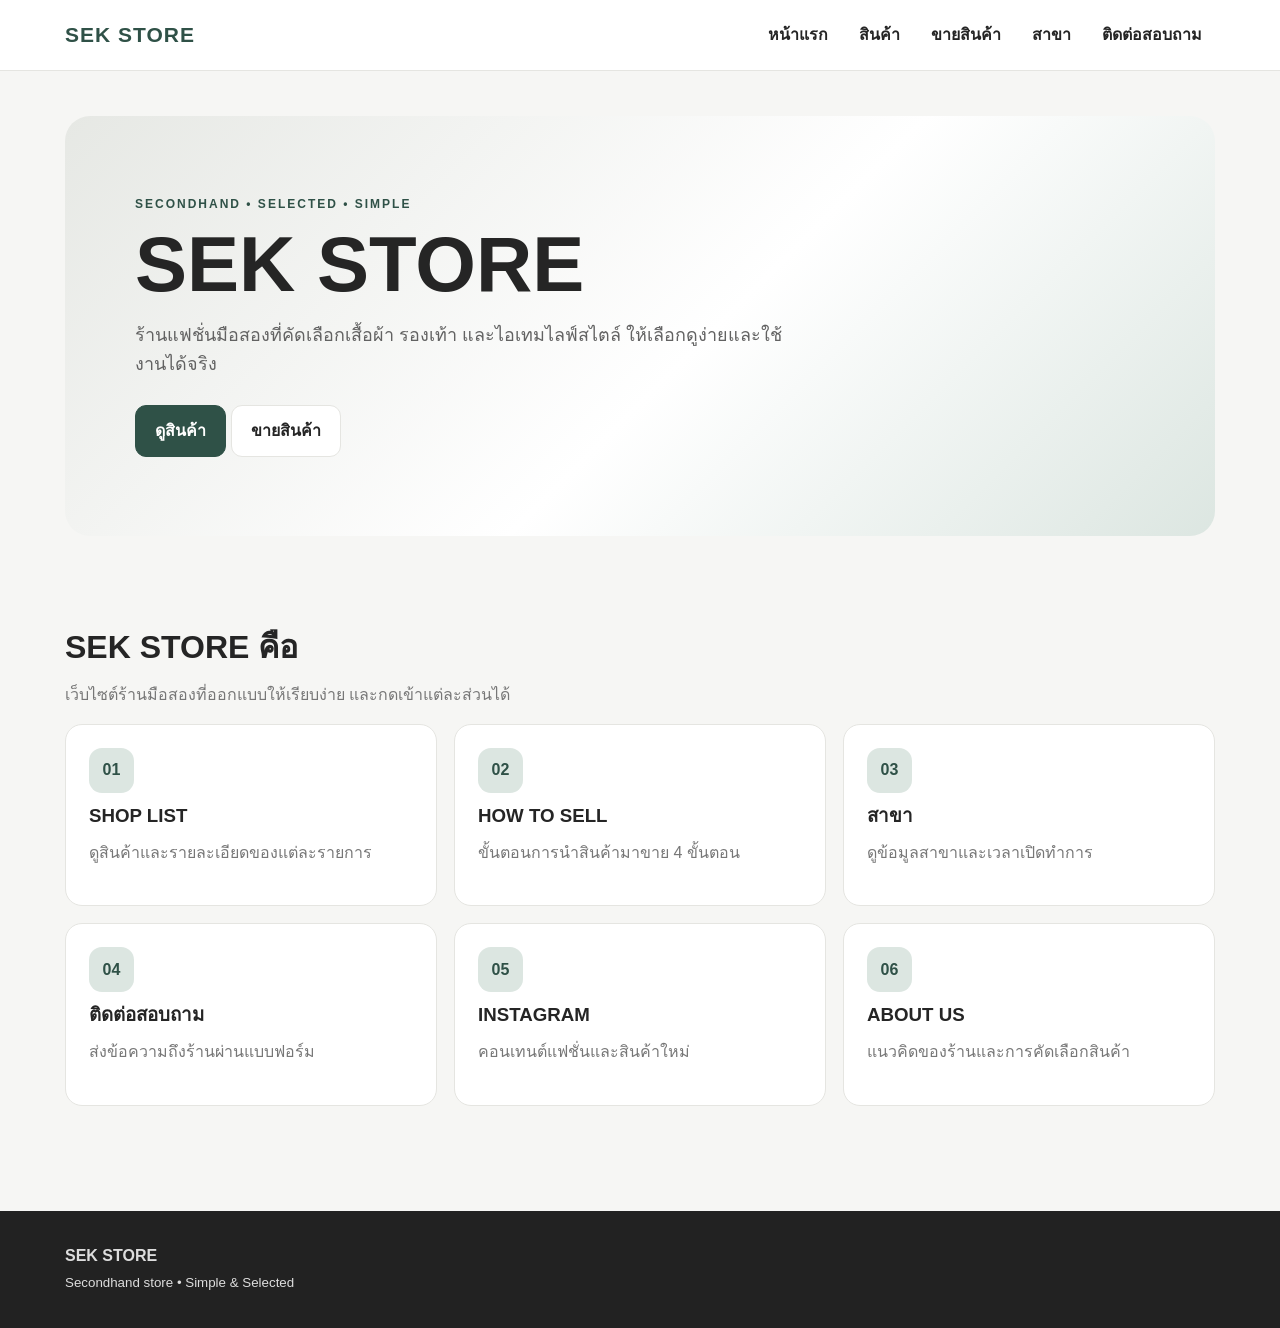
==== index.html @ 33dab537 "Add files via upload" ====
<!doctype html><html lang="th"><head><meta charset="utf-8"><meta name="viewport" content="width=device-width,initial-scale=1"><title>SEK STORE</title><link rel="stylesheet" href="style.css"></head>
<body>
<header class="nav"><div class="nav-in"><a class="brand" href="index.html">SEK STORE</a><nav class="nav-links"><a href="index.html">หน้าแรก</a><a href="products.html">สินค้า</a><a href="sell.html">ขายสินค้า</a><a href="branches.html">สาขา</a><a href="contact.html">ติดต่อสอบถาม</a></nav></div></header>
<main><section class="hero"><div class="container"><div class="hero-box"><div><div class="kicker">SECONDHAND • SELECTED • SIMPLE</div><h1>SEK STORE</h1><p class="lead">ร้านแฟชั่นมือสองที่คัดเลือกเสื้อผ้า รองเท้า และไอเทมไลฟ์สไตล์ ให้เลือกดูง่ายและใช้งานได้จริง</p><a class="btn btn-main" href="products.html">ดูสินค้า</a><a class="btn" href="sell.html">ขายสินค้า</a></div></div></div></section>
<section class="section"><div class="container"><h2>SEK STORE คือ</h2><p class="desc">เว็บไซต์ร้านมือสองที่ออกแบบให้เรียบง่าย และกดเข้าแต่ละส่วนได้</p><div class="grid">
<a class="card" href="products.html"><div class="icon">01</div><h3>SHOP LIST</h3><p class="desc">ดูสินค้าและรายละเอียดของแต่ละรายการ</p></a>
<a class="card" href="sell.html"><div class="icon">02</div><h3>HOW TO SELL</h3><p class="desc">ขั้นตอนการนำสินค้ามาขาย 4 ขั้นตอน</p></a>
<a class="card" href="branches.html"><div class="icon">03</div><h3>สาขา</h3><p class="desc">ดูข้อมูลสาขาและเวลาเปิดทำการ</p></a>
<a class="card" href="contact.html"><div class="icon">04</div><h3>ติดต่อสอบถาม</h3><p class="desc">ส่งข้อความถึงร้านผ่านแบบฟอร์ม</p></a>
<a class="card" href="products.html"><div class="icon">05</div><h3>INSTAGRAM</h3><p class="desc">คอนเทนต์แฟชั่นและสินค้าใหม่</p></a>
<a class="card" href="sell.html"><div class="icon">06</div><h3>ABOUT US</h3><p class="desc">แนวคิดของร้านและการคัดเลือกสินค้า</p></a>
</div></div></section></main>
<footer><div class="container"><b>SEK STORE</b><br><small>Secondhand store • Simple & Selected</small></div></footer></body></html>
---- style.css ----
:root{--bg:#f6f6f4;--white:#fff;--ink:#252525;--muted:#777;--line:#e5e5e1;--green:#2f5147;--green2:#dce6e1}
*{box-sizing:border-box}html{scroll-behavior:smooth}body{margin:0;background:var(--bg);color:var(--ink);font-family:Arial,"Noto Sans Thai",Tahoma,sans-serif;line-height:1.65}
a{text-decoration:none;color:inherit}.nav{position:sticky;top:0;z-index:10;background:#fff;border-bottom:1px solid var(--line)}
.nav-in{width:min(1150px,92%);height:70px;margin:auto;display:flex;align-items:center;justify-content:space-between}.brand{font-weight:800;font-size:21px;letter-spacing:1px;color:var(--green)}
.nav-links{display:flex;gap:5px;flex-wrap:wrap}.nav-links a{padding:10px 13px;border-radius:9px;font-weight:600}.nav-links a:hover{background:#f0f1ee;color:var(--green)}
.container{width:min(1150px,92%);margin:auto}.hero{padding:45px 0 20px}.hero-box{min-height:420px;border-radius:25px;padding:70px;background:linear-gradient(135deg,#e6e8e4,#fff 55%,#dce6e1);display:flex;align-items:center}
.kicker{font-size:12px;letter-spacing:2px;font-weight:800;color:var(--green)}h1{font-size:clamp(45px,7vw,78px);line-height:1;margin:10px 0 18px}h2{font-size:32px;margin:0 0 8px}h3{margin:8px 0}.lead{color:#626262;max-width:650px;font-size:18px}.btn{display:inline-block;padding:12px 19px;border-radius:11px;border:1px solid var(--line);margin:7px 5px 0 0;font-weight:700;background:#fff}.btn-main{background:var(--green);color:#fff;border-color:var(--green)}
.section{padding:65px 0}.desc{color:var(--muted);margin-top:0}.grid{display:grid;grid-template-columns:repeat(3,1fr);gap:17px}.card{background:#fff;border:1px solid var(--line);border-radius:17px;padding:23px;transition:.2s}.card:hover{transform:translateY(-3px);box-shadow:0 12px 28px #0000000c}.icon{width:45px;height:45px;border-radius:13px;background:var(--green2);color:var(--green);display:grid;place-items:center;font-weight:800}
.products{display:grid;grid-template-columns:repeat(4,1fr);gap:16px}.product{padding:0;overflow:hidden;cursor:pointer}.product-img{height:190px;display:grid;place-items:center;background:linear-gradient(135deg,#ddd,#f5f5f2);font-size:55px}.product-info{padding:18px}.tag{font-size:11px;padding:4px 8px;border-radius:50px;background:#efefeb;color:#666}.price{font-weight:800;font-size:18px;margin-top:7px}
.steps{display:grid;grid-template-columns:repeat(4,1fr);background:#fff;border:1px solid var(--line);border-radius:18px;overflow:hidden}.step{padding:27px;border-right:1px solid var(--line)}.step:last-child{border:0}.num{color:var(--green);font-weight:800;font-size:12px;letter-spacing:1px}
.branches{display:grid;grid-template-columns:repeat(3,1fr);gap:16px}.branch{background:#fff;border:1px solid var(--line);border-radius:16px;padding:22px;cursor:pointer}.branch span{color:var(--muted);font-size:14px}
.contact{background:#e8eeea;border-radius:22px;padding:40px}.form{max-width:650px;display:grid;gap:12px}.form input,.form textarea,.form select{padding:13px;border:1px solid var(--line);border-radius:10px;background:#fff;font:inherit}
footer{margin-top:40px;background:#222;color:#ddd;padding:32px 0}.modal{position:fixed;inset:0;background:#0008;display:none;align-items:center;justify-content:center;padding:20px;z-index:30}.modal.show{display:flex}.modal-box{background:#fff;border-radius:20px;padding:28px;width:min(600px,100%)}.close{float:right;border:0;background:#eee;border-radius:50%;width:35px;height:35px;font-size:20px}
@media(max-width:850px){.nav-in{height:auto;padding:13px 0;align-items:flex-start}.nav-links{justify-content:flex-end}.grid,.products,.branches{grid-template-columns:repeat(2,1fr)}.steps{grid-template-columns:repeat(2,1fr)}.step:nth-child(2){border-right:0}.step{border-bottom:1px solid var(--line)}}
@media(max-width:580px){.nav-links{display:none}.hero-box{padding:40px 25px;min-height:450px}.grid,.products,.branches,.steps{grid-template-columns:1fr}.step{border-right:0}.section{padding:45px 0}}
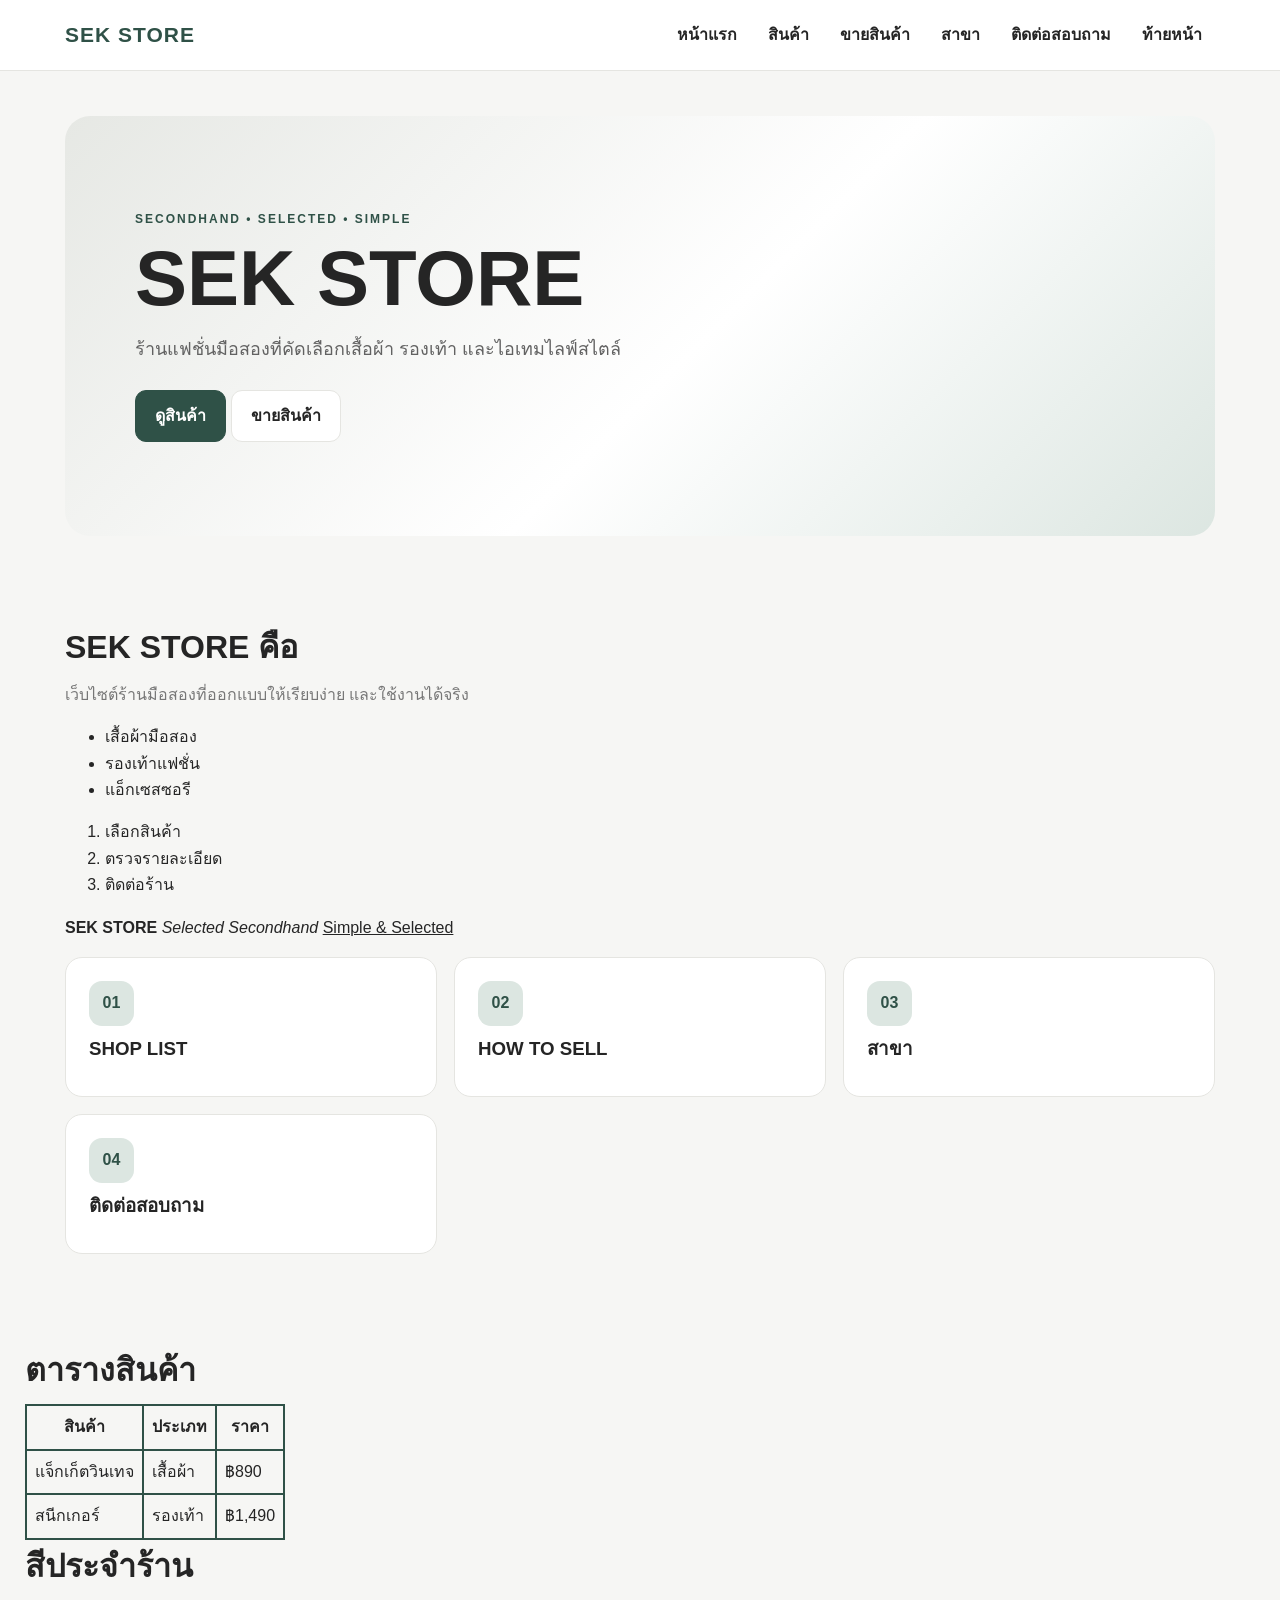
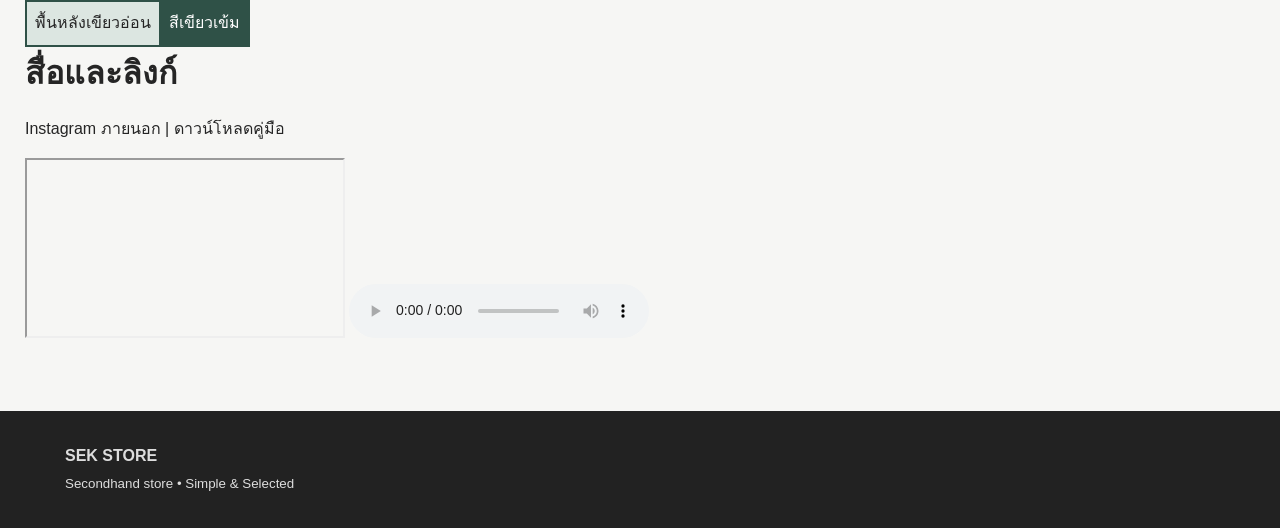
==== commit b86803d7: "Add files via upload" ====
--- a/index.html
+++ b/index.html
@@ -1,13 +1,36 @@
-<!doctype html><html lang="th"><head><meta charset="utf-8"><meta name="viewport" content="width=device-width,initial-scale=1"><title>SEK STORE</title><link rel="stylesheet" href="style.css"></head>
-<body>
-<header class="nav"><div class="nav-in"><a class="brand" href="index.html">SEK STORE</a><nav class="nav-links"><a href="index.html">หน้าแรก</a><a href="products.html">สินค้า</a><a href="sell.html">ขายสินค้า</a><a href="branches.html">สาขา</a><a href="contact.html">ติดต่อสอบถาม</a></nav></div></header>
-<main><section class="hero"><div class="container"><div class="hero-box"><div><div class="kicker">SECONDHAND • SELECTED • SIMPLE</div><h1>SEK STORE</h1><p class="lead">ร้านแฟชั่นมือสองที่คัดเลือกเสื้อผ้า รองเท้า และไอเทมไลฟ์สไตล์ ให้เลือกดูง่ายและใช้งานได้จริง</p><a class="btn btn-main" href="products.html">ดูสินค้า</a><a class="btn" href="sell.html">ขายสินค้า</a></div></div></div></section>
-<section class="section"><div class="container"><h2>SEK STORE คือ</h2><p class="desc">เว็บไซต์ร้านมือสองที่ออกแบบให้เรียบง่าย และกดเข้าแต่ละส่วนได้</p><div class="grid">
-<a class="card" href="products.html"><div class="icon">01</div><h3>SHOP LIST</h3><p class="desc">ดูสินค้าและรายละเอียดของแต่ละรายการ</p></a>
-<a class="card" href="sell.html"><div class="icon">02</div><h3>HOW TO SELL</h3><p class="desc">ขั้นตอนการนำสินค้ามาขาย 4 ขั้นตอน</p></a>
-<a class="card" href="branches.html"><div class="icon">03</div><h3>สาขา</h3><p class="desc">ดูข้อมูลสาขาและเวลาเปิดทำการ</p></a>
-<a class="card" href="contact.html"><div class="icon">04</div><h3>ติดต่อสอบถาม</h3><p class="desc">ส่งข้อความถึงร้านผ่านแบบฟอร์ม</p></a>
-<a class="card" href="products.html"><div class="icon">05</div><h3>INSTAGRAM</h3><p class="desc">คอนเทนต์แฟชั่นและสินค้าใหม่</p></a>
-<a class="card" href="sell.html"><div class="icon">06</div><h3>ABOUT US</h3><p class="desc">แนวคิดของร้านและการคัดเลือกสินค้า</p></a>
-</div></div></section></main>
-<footer><div class="container"><b>SEK STORE</b><br><small>Secondhand store • Simple & Selected</small></div></footer></body></html>+<!doctype html><html lang="th"><head><meta charset="utf-8"><meta name="viewport" content="width=device-width,initial-scale=1">
+<title>SEK STORE | ร้านแฟชั่นมือสอง</title><style>body{font-family:Arial} .demo{padding:25px} table{border-collapse:collapse} td,th{border:2px solid #2f5147;padding:8px}</style>
+<link rel="stylesheet" href="style.css"></head><body>
+<header class="nav"><div class="nav-in">
+<a class="brand" href="index.html">SEK STORE</a>
+<nav class="nav-links">
+<a href="index.html">หน้าแรก</a><a href="products.html">สินค้า</a><a href="sell.html">ขายสินค้า</a>
+<a href="branches.html">สาขา</a><a href="contact.html">ติดต่อสอบถาม</a><a href="#footer">ท้ายหน้า</a>
+</nav></div></header>
+<main>
+<section class="hero"><div class="container"><div class="hero-box"><div>
+<div class="kicker">SECONDHAND • SELECTED • SIMPLE</div><h1>SEK STORE</h1>
+<p class="lead">ร้านแฟชั่นมือสองที่คัดเลือกเสื้อผ้า รองเท้า และไอเทมไลฟ์สไตล์</p>
+<a class="btn btn-main" href="products.html">ดูสินค้า</a><a class="btn" href="sell.html">ขายสินค้า</a>
+</div></div></div></section>
+<section class="section" id="about"><div class="container"><h2>SEK STORE คือ</h2>
+<p class="desc">เว็บไซต์ร้านมือสองที่ออกแบบให้เรียบง่าย และใช้งานได้จริง</p>
+<ul><li>เสื้อผ้ามือสอง</li><li>รองเท้าแฟชั่น</li><li>แอ็กเซสซอรี</li></ul>
+<ol><li>เลือกสินค้า</li><li>ตรวจรายละเอียด</li><li>ติดต่อร้าน</li></ol>
+<p><b>SEK STORE</b> <i>Selected Secondhand</i> <u>Simple & Selected</u></p>
+<div class="grid"><a class="card" href="products.html"><div class="icon">01</div><h3>SHOP LIST</h3></a>
+<a class="card" href="sell.html"><div class="icon">02</div><h3>HOW TO SELL</h3></a>
+<a class="card" href="branches.html"><div class="icon">03</div><h3>สาขา</h3></a>
+<a class="card" href="contact.html"><div class="icon">04</div><h3>ติดต่อสอบถาม</h3></a></div>
+</div></section>
+<section class="demo"><h2>ตารางสินค้า</h2><table><tr><th>สินค้า</th><th>ประเภท</th><th>ราคา</th></tr>
+<tr><td>แจ็กเก็ตวินเทจ</td><td>เสื้อผ้า</td><td>฿890</td></tr><tr><td>สนีกเกอร์</td><td>รองเท้า</td><td>฿1,490</td></tr></table>
+<h2>สีประจำร้าน</h2><table><tr><td bgcolor="#dce6e1">พื้นหลังเขียวอ่อน</td><td bgcolor="#2f5147"><font color="white">สีเขียวเข้ม</font></td></tr></table>
+<h2>สื่อและลิงก์</h2>
+<p><a href="https://www.instagram.com/" target="_blank">Instagram ภายนอก</a> |
+<a href="SEK_STORE_คู่มือ.txt" download>ดาวน์โหลดคู่มือ</a></p>
+<iframe width="320" height="180" src="https://www.youtube.com/embed/dQw4w9WgXcQ" title="SEK STORE video"></iframe>
+<audio controls><source src="https://www.w3schools.com/html/horse.mp3" type="audio/mpeg">เบราว์เซอร์ไม่รองรับเสียง</audio>
+</section>
+</main><footer id="footer"><div class="container"><b>SEK STORE</b><br><small>Secondhand store • Simple & Selected</small></div></footer>
+</body></html>
--- a/style.css
+++ b/style.css
@@ -7,7 +7,7 @@
 .container{width:min(1150px,92%);margin:auto}.hero{padding:45px 0 20px}.hero-box{min-height:420px;border-radius:25px;padding:70px;background:linear-gradient(135deg,#e6e8e4,#fff 55%,#dce6e1);display:flex;align-items:center}
 .kicker{font-size:12px;letter-spacing:2px;font-weight:800;color:var(--green)}h1{font-size:clamp(45px,7vw,78px);line-height:1;margin:10px 0 18px}h2{font-size:32px;margin:0 0 8px}h3{margin:8px 0}.lead{color:#626262;max-width:650px;font-size:18px}.btn{display:inline-block;padding:12px 19px;border-radius:11px;border:1px solid var(--line);margin:7px 5px 0 0;font-weight:700;background:#fff}.btn-main{background:var(--green);color:#fff;border-color:var(--green)}
 .section{padding:65px 0}.desc{color:var(--muted);margin-top:0}.grid{display:grid;grid-template-columns:repeat(3,1fr);gap:17px}.card{background:#fff;border:1px solid var(--line);border-radius:17px;padding:23px;transition:.2s}.card:hover{transform:translateY(-3px);box-shadow:0 12px 28px #0000000c}.icon{width:45px;height:45px;border-radius:13px;background:var(--green2);color:var(--green);display:grid;place-items:center;font-weight:800}
-.products{display:grid;grid-template-columns:repeat(4,1fr);gap:16px}.product{padding:0;overflow:hidden;cursor:pointer}.product-img{height:190px;display:grid;place-items:center;background:linear-gradient(135deg,#ddd,#f5f5f2);font-size:55px}.product-info{padding:18px}.tag{font-size:11px;padding:4px 8px;border-radius:50px;background:#efefeb;color:#666}.price{font-weight:800;font-size:18px;margin-top:7px}
+.products{display:grid;grid-template-columns:repeat(4,1fr);gap:16px}.product{padding:0;overflow:hidden;cursor:pointer}.product-img{height:190px;display:grid;place-items:center;background:#eee;overflow:hidden}.product-img img{width:100%;height:100%;object-fit:cover;display:block}.product-info{padding:18px}.tag{font-size:11px;padding:4px 8px;border-radius:50px;background:#efefeb;color:#666}.price{font-weight:800;font-size:18px;margin-top:7px}
 .steps{display:grid;grid-template-columns:repeat(4,1fr);background:#fff;border:1px solid var(--line);border-radius:18px;overflow:hidden}.step{padding:27px;border-right:1px solid var(--line)}.step:last-child{border:0}.num{color:var(--green);font-weight:800;font-size:12px;letter-spacing:1px}
 .branches{display:grid;grid-template-columns:repeat(3,1fr);gap:16px}.branch{background:#fff;border:1px solid var(--line);border-radius:16px;padding:22px;cursor:pointer}.branch span{color:var(--muted);font-size:14px}
 .contact{background:#e8eeea;border-radius:22px;padding:40px}.form{max-width:650px;display:grid;gap:12px}.form input,.form textarea,.form select{padding:13px;border:1px solid var(--line);border-radius:10px;background:#fff;font:inherit}
